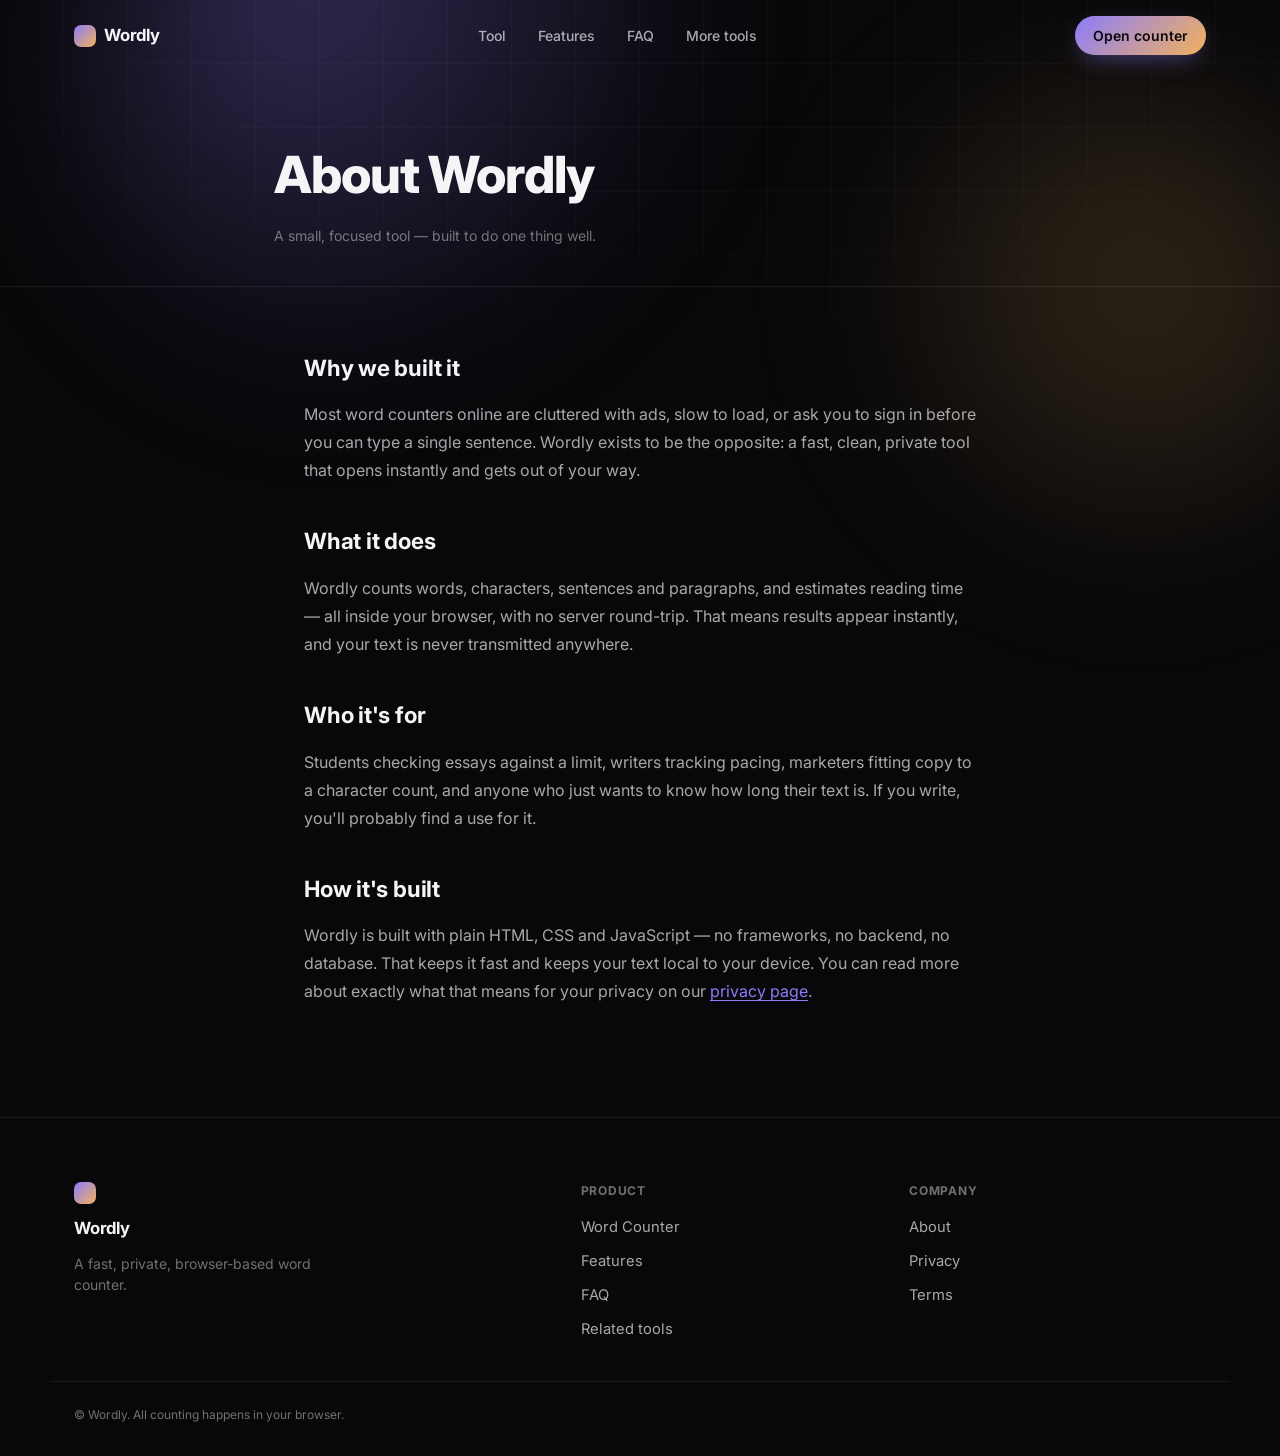
==== about.html @ 93889fdd "Add files via upload" ====
<!DOCTYPE html>
<html lang="en">
<head>
<meta charset="UTF-8">
<meta name="viewport" content="width=device-width, initial-scale=1.0">
<title>About Wordly — Free Word Counter</title>
<meta name="description" content="Wordly is a free, browser-based word counter built to be fast, private, and simple. Learn about the tool and how it works.">
<link rel="canonical" href="https://www.wordcounter-example.com/about.html">
<meta name="robots" content="index, follow">
<link rel="icon" type="image/svg+xml" href="favicon.svg">
<link rel="preconnect" href="https://fonts.googleapis.com">
<link rel="preconnect" href="https://fonts.gstatic.com" crossorigin>
<link href="https://fonts.googleapis.com/css2?family=Inter:wght@400;500;600;700;800;900&display=swap" rel="stylesheet">
<link rel="stylesheet" href="style.css">
</head>
<body>

<div class="atmosphere" aria-hidden="true">
  <div class="atmosphere__glow atmosphere__glow--one"></div>
  <div class="atmosphere__glow atmosphere__glow--two"></div>
  <div class="atmosphere__grid"></div>
</div>

<header class="nav" id="siteNav">
  <div class="nav__inner">
    <a href="index.html" class="nav__brand" aria-label="Wordly home">
      <span class="nav__brand-mark" aria-hidden="true"></span>
      <span class="nav__brand-name">Wordly</span>
    </a>
    <nav class="nav__links" aria-label="Primary">
      <a href="index.html#tool">Tool</a>
      <a href="index.html#features">Features</a>
      <a href="index.html#faq">FAQ</a>
      <a href="index.html#related-tools">More tools</a>
    </nav>
    <div class="nav__actions">
      <a href="index.html#tool" class="btn btn--primary btn--small">Open counter</a>
      <button class="nav__menu-toggle" id="menuToggle" aria-expanded="false" aria-controls="mobileMenu" aria-label="Open menu">
        <span></span><span></span><span></span>
      </button>
    </div>
  </div>
  <div class="mobile-menu" id="mobileMenu">
    <a href="index.html#tool">Tool</a>
    <a href="index.html#features">Features</a>
    <a href="index.html#faq">FAQ</a>
    <a href="index.html#related-tools">More tools</a>
    <a href="index.html#tool" class="btn btn--primary btn--small">Open counter</a>
  </div>
</header>

<main>
  <section class="page-hero">
    <div class="page-hero__inner">
      <h1 class="page-hero__title">About Wordly</h1>
      <p class="page-hero__meta">A small, focused tool — built to do one thing well.</p>
    </div>
  </section>

  <article class="prose">
    <h2>Why we built it</h2>
    <p>Most word counters online are cluttered with ads, slow to load, or ask you to sign in before you can type a single sentence. Wordly exists to be the opposite: a fast, clean, private tool that opens instantly and gets out of your way.</p>

    <h2>What it does</h2>
    <p>Wordly counts words, characters, sentences and paragraphs, and estimates reading time — all inside your browser, with no server round-trip. That means results appear instantly, and your text is never transmitted anywhere.</p>

    <h2>Who it's for</h2>
    <p>Students checking essays against a limit, writers tracking pacing, marketers fitting copy to a character count, and anyone who just wants to know how long their text is. If you write, you'll probably find a use for it.</p>

    <h2>How it's built</h2>
    <p>Wordly is built with plain HTML, CSS and JavaScript — no frameworks, no backend, no database. That keeps it fast and keeps your text local to your device. You can read more about exactly what that means for your privacy on our <a href="privacy.html">privacy page</a>.</p>
  </article>
</main>

<footer class="footer">
  <div class="footer__inner">
    <div class="footer__brand">
      <span class="nav__brand-mark" aria-hidden="true"></span>
      <span class="nav__brand-name">Wordly</span>
      <p>A fast, private, browser-based word counter.</p>
    </div>
    <nav class="footer__col" aria-label="Product">
      <h3>Product</h3>
      <a href="index.html#tool">Word Counter</a>
      <a href="index.html#features">Features</a>
      <a href="index.html#faq">FAQ</a>
      <a href="index.html#related-tools">Related tools</a>
    </nav>
    <nav class="footer__col" aria-label="Company">
      <h3>Company</h3>
      <a href="about.html">About</a>
      <a href="privacy.html">Privacy</a>
      <a href="terms.html">Terms</a>
    </nav>
  </div>
  <div class="footer__bottom">
    <p>&copy; <span id="year"></span> Wordly. All counting happens in your browser.</p>
  </div>
</footer>

<script src="script.js" defer></script>
</body>
</html>
---- style.css ----
/* ==========================================================================
   Wordly — Word Counter
   Design tokens
   ========================================================================== */

:root {
  /* Surfaces */
  --bg: #08080a;
  --bg-elevated: #0e0e12;
  --surface: #131318;
  --surface-2: #191921;
  --surface-3: #1f1f29;
  --border: rgba(255, 255, 255, 0.08);
  --border-strong: rgba(255, 255, 255, 0.14);

  /* Text */
  --text-primary: #f5f5f7;
  --text-secondary: rgba(245, 245, 247, 0.68);
  --text-tertiary: rgba(245, 245, 247, 0.44);

  /* Brand — two-color system */
  --accent-primary: #8c7cfb;      /* violet */
  --accent-primary-dim: #6f5fd9;
  --accent-secondary: #f2b25c;    /* warm amber */
  --accent-secondary-dim: #d99a45;

  --accent-primary-rgb: 140, 124, 251;
  --accent-secondary-rgb: 242, 178, 92;

  /* Gradients */
  --gradient-brand: linear-gradient(135deg, var(--accent-primary) 0%, var(--accent-secondary) 100%);
  --gradient-text: linear-gradient(120deg, #ffffff 0%, #ffffff 40%, var(--accent-secondary) 100%);

  /* Spacing scale (4px base) */
  --space-1: 4px;
  --space-2: 8px;
  --space-3: 12px;
  --space-4: 16px;
  --space-5: 20px;
  --space-6: 24px;
  --space-8: 32px;
  --space-10: 40px;
  --space-12: 48px;
  --space-16: 64px;
  --space-20: 80px;
  --space-24: 96px;
  --space-32: 128px;

  /* Radii */
  --radius-sm: 8px;
  --radius-md: 12px;
  --radius-lg: 20px;
  --radius-xl: 28px;
  --radius-full: 999px;

  /* Shadows */
  --shadow-sm: 0 2px 8px rgba(0, 0, 0, 0.24);
  --shadow-md: 0 8px 30px rgba(0, 0, 0, 0.35);
  --shadow-lg: 0 20px 60px rgba(0, 0, 0, 0.45);
  --shadow-glow: 0 0 0 1px rgba(var(--accent-primary-rgb), 0.15), 0 20px 60px -10px rgba(var(--accent-primary-rgb), 0.25);

  /* Typography */
  --font-sans: "Inter", -apple-system, BlinkMacSystemFont, "Segoe UI", sans-serif;
  --fs-display: clamp(2.6rem, 5.4vw, 5rem);
  --fs-h2: clamp(1.9rem, 3.4vw, 2.75rem);
  --fs-h3: clamp(1.15rem, 1.6vw, 1.35rem);
  --fs-lead: clamp(1.05rem, 1.4vw, 1.25rem);
  --fs-body: 1rem;
  --fs-small: 0.875rem;
  --fs-micro: 0.75rem;

  /* Motion */
  --ease-out: cubic-bezier(0.16, 1, 0.3, 1);
  --ease-in-out: cubic-bezier(0.65, 0, 0.35, 1);
  --dur-fast: 150ms;
  --dur-base: 300ms;
  --dur-slow: 600ms;

  --container: 1180px;
}

/* ==========================================================================
   Reset
   ========================================================================== */

*, *::before, *::after { box-sizing: border-box; }
* { margin: 0; padding: 0; }

html {
  color-scheme: dark;
  scroll-behavior: smooth;
  -webkit-text-size-adjust: 100%;
}

body {
  background: var(--bg);
  color: var(--text-primary);
  font-family: var(--font-sans);
  font-size: var(--fs-body);
  line-height: 1.5;
  -webkit-font-smoothing: antialiased;
  -moz-osx-font-smoothing: grayscale;
  overflow-x: hidden;
  min-height: 100vh;
}

img, svg { display: block; max-width: 100%; }
a { color: inherit; text-decoration: none; }
button { font: inherit; color: inherit; background: none; border: none; cursor: pointer; }
textarea { font: inherit; color: inherit; }
ul, ol { list-style: none; }

.sr-only {
  position: absolute;
  width: 1px; height: 1px;
  padding: 0; margin: -1px;
  overflow: hidden;
  clip: rect(0, 0, 0, 0);
  white-space: nowrap;
  border: 0;
}

.skip-link {
  position: absolute;
  top: -100px;
  left: var(--space-4);
  z-index: 200;
  background: var(--accent-primary);
  color: #0a0a0d;
  padding: var(--space-3) var(--space-5);
  border-radius: var(--radius-sm);
  font-weight: 600;
  transition: top var(--dur-base) var(--ease-out);
}
.skip-link:focus { top: var(--space-4); }

:focus-visible {
  outline: 2px solid var(--accent-secondary);
  outline-offset: 3px;
  border-radius: var(--radius-sm);
}

@media (prefers-reduced-motion: reduce) {
  html { scroll-behavior: auto; }
  *, *::before, *::after {
    animation-duration: 0.001ms !important;
    animation-iteration-count: 1 !important;
    transition-duration: 0.001ms !important;
    scroll-behavior: auto !important;
  }
}

/* ==========================================================================
   Atmosphere / background
   ========================================================================== */

.atmosphere {
  position: fixed;
  inset: 0;
  z-index: 0;
  pointer-events: none;
  overflow: hidden;
}

.atmosphere__glow {
  position: absolute;
  border-radius: 50%;
  filter: blur(90px);
  opacity: 0.35;
  will-change: transform;
}

.atmosphere__glow--one {
  width: 620px;
  height: 620px;
  top: -220px;
  left: 8%;
  background: radial-gradient(circle at 30% 30%, var(--accent-primary), transparent 70%);
  animation: drift-one 26s var(--ease-in-out) infinite;
}

.atmosphere__glow--two {
  width: 520px;
  height: 520px;
  top: 8%;
  right: -6%;
  background: radial-gradient(circle at 60% 40%, var(--accent-secondary), transparent 70%);
  opacity: 0.22;
  animation: drift-two 32s var(--ease-in-out) infinite;
}

@keyframes drift-one {
  0%, 100% { transform: translate(0, 0) scale(1); }
  50% { transform: translate(40px, 60px) scale(1.08); }
}
@keyframes drift-two {
  0%, 100% { transform: translate(0, 0) scale(1); }
  50% { transform: translate(-50px, 40px) scale(1.05); }
}

.atmosphere__grid {
  position: absolute;
  inset: -1px;
  background-image:
    linear-gradient(to right, rgba(255,255,255,0.028) 1px, transparent 1px),
    linear-gradient(to bottom, rgba(255,255,255,0.028) 1px, transparent 1px);
  background-size: 64px 64px;
  mask-image: radial-gradient(ellipse 80% 50% at 50% 0%, black 40%, transparent 90%);
}

@media (prefers-reduced-motion: reduce) {
  .atmosphere__glow--one, .atmosphere__glow--two { animation: none; }
}

/* ==========================================================================
   Layout helpers
   ========================================================================== */

main, header, footer { position: relative; z-index: 1; }

.section__inner,
.hero__inner,
.tool-section__inner,
.nav__inner,
.footer__inner,
.final-cta__inner {
  max-width: var(--container);
  margin: 0 auto;
  padding-left: var(--space-6);
  padding-right: var(--space-6);
}

.section__inner--narrow { max-width: 820px; }

/* ==========================================================================
   Reveal-on-scroll
   ========================================================================== */

[data-reveal] {
  opacity: 0;
  transform: translateY(24px);
  transition: opacity 700ms var(--ease-out), transform 700ms var(--ease-out);
}
[data-reveal].is-visible {
  opacity: 1;
  transform: translateY(0);
}
[data-reveal-child] {
  opacity: 0;
  transform: translateY(16px);
  transition: opacity 650ms var(--ease-out), transform 650ms var(--ease-out);
}
.is-visible [data-reveal-child] { opacity: 1; transform: translateY(0); }
.is-visible [data-reveal-child]:nth-child(1) { transition-delay: 40ms; }
.is-visible [data-reveal-child]:nth-child(2) { transition-delay: 120ms; }
.is-visible [data-reveal-child]:nth-child(3) { transition-delay: 200ms; }
.is-visible [data-reveal-child]:nth-child(4) { transition-delay: 280ms; }
.is-visible [data-reveal-child]:nth-child(5) { transition-delay: 360ms; }

@media (prefers-reduced-motion: reduce) {
  [data-reveal], [data-reveal-child] { opacity: 1; transform: none; transition: none; }
}

/* ==========================================================================
   Buttons
   ========================================================================== */

.btn {
  display: inline-flex;
  align-items: center;
  justify-content: center;
  gap: var(--space-2);
  border-radius: var(--radius-full);
  font-weight: 600;
  white-space: nowrap;
  transition: transform var(--dur-fast) var(--ease-out), box-shadow var(--dur-base) var(--ease-out), background var(--dur-base) var(--ease-out), border-color var(--dur-base) var(--ease-out);
}
.btn:active { transform: scale(0.97); }

.btn--primary {
  background: var(--gradient-brand);
  color: #0a0a0d;
  box-shadow: 0 8px 24px -8px rgba(var(--accent-primary-rgb), 0.55);
}
.btn--primary:hover {
  box-shadow: 0 12px 32px -8px rgba(var(--accent-primary-rgb), 0.7);
  transform: translateY(-1px);
}

.btn--ghost {
  background: transparent;
  color: var(--text-primary);
  border: 1px solid var(--border-strong);
}
.btn--ghost:hover {
  border-color: rgba(var(--accent-primary-rgb), 0.5);
  background: rgba(var(--accent-primary-rgb), 0.06);
}

.btn--large { padding: 15px 26px; font-size: 1rem; }
.btn--small { padding: 9px 18px; font-size: var(--fs-small); }

/* ==========================================================================
   Navigation
   ========================================================================== */

.nav {
  position: sticky;
  top: 0;
  z-index: 100;
  padding: var(--space-4) 0;
  transition: background var(--dur-base) var(--ease-out), border-color var(--dur-base) var(--ease-out), backdrop-filter var(--dur-base) var(--ease-out);
  border-bottom: 1px solid transparent;
}

.nav.is-scrolled {
  background: rgba(8, 8, 10, 0.72);
  backdrop-filter: blur(16px) saturate(140%);
  -webkit-backdrop-filter: blur(16px) saturate(140%);
  border-bottom-color: var(--border);
}

.nav__inner {
  display: flex;
  align-items: center;
  justify-content: space-between;
  gap: var(--space-6);
}

.nav__brand {
  display: flex;
  align-items: center;
  gap: var(--space-2);
  font-weight: 700;
  font-size: 1.05rem;
  letter-spacing: -0.01em;
}

.nav__brand-mark {
  width: 22px;
  height: 22px;
  border-radius: 7px;
  background: var(--gradient-brand);
  flex-shrink: 0;
}

.nav__brand-name {
  font-weight: 700;
  font-size: 1.05rem;
  letter-spacing: -0.01em;
}

.nav__links {
  display: flex;
  align-items: center;
  gap: var(--space-8);
}
.nav__links a {
  font-size: var(--fs-small);
  font-weight: 500;
  color: var(--text-secondary);
  transition: color var(--dur-fast) var(--ease-out);
  position: relative;
}
.nav__links a:hover { color: var(--text-primary); }

.nav__actions { display: flex; align-items: center; gap: var(--space-3); }

.nav__menu-toggle {
  display: none;
  flex-direction: column;
  justify-content: center;
  gap: 5px;
  width: 36px;
  height: 36px;
}
.nav__menu-toggle span {
  display: block;
  width: 18px;
  height: 1.6px;
  background: var(--text-primary);
  margin: 0 auto;
  transition: transform var(--dur-base) var(--ease-out), opacity var(--dur-base) var(--ease-out);
}
.nav__menu-toggle[aria-expanded="true"] span:nth-child(1) { transform: translateY(6.6px) rotate(45deg); }
.nav__menu-toggle[aria-expanded="true"] span:nth-child(2) { opacity: 0; }
.nav__menu-toggle[aria-expanded="true"] span:nth-child(3) { transform: translateY(-6.6px) rotate(-45deg); }

.mobile-menu {
  display: none;
  flex-direction: column;
  gap: var(--space-1);
  padding: var(--space-4) var(--space-6) 0;
  max-height: 0;
  overflow: hidden;
  transition: max-height var(--dur-base) var(--ease-out);
}
.mobile-menu.is-open { max-height: 320px; padding-bottom: var(--space-4); }
.mobile-menu a {
  padding: var(--space-3) var(--space-2);
  font-size: 0.95rem;
  color: var(--text-secondary);
  border-bottom: 1px solid var(--border);
}
.mobile-menu .btn { margin-top: var(--space-3); align-self: flex-start; }

@media (max-width: 860px) {
  .nav__links { display: none; }
  .nav__actions .btn--small { display: none; }
  .nav__menu-toggle { display: flex; }
  .mobile-menu { display: flex; }
}

/* ==========================================================================
   Hero
   ========================================================================== */

.hero {
  padding: var(--space-16) 0 var(--space-12);
}

.hero__inner { display: flex; justify-content: center; }

.hero__copy {
  max-width: 780px;
  text-align: center;
  display: flex;
  flex-direction: column;
  align-items: center;
}

.eyebrow {
  display: inline-flex;
  align-items: center;
  gap: var(--space-2);
  padding: 7px 16px;
  border-radius: var(--radius-full);
  background: var(--surface);
  border: 1px solid var(--border-strong);
  font-size: var(--fs-micro);
  font-weight: 600;
  letter-spacing: 0.02em;
  color: var(--text-secondary);
  margin-bottom: var(--space-6);
}
.eyebrow__dot {
  width: 6px; height: 6px;
  border-radius: 50%;
  background: var(--accent-secondary);
  box-shadow: 0 0 10px 2px rgba(var(--accent-secondary-rgb), 0.6);
}

.hero__title {
  font-size: var(--fs-display);
  font-weight: 800;
  letter-spacing: -0.03em;
  line-height: 1.05;
  margin-bottom: var(--space-6);
}
.hero__title-accent {
  background: var(--gradient-text);
  -webkit-background-clip: text;
  background-clip: text;
  color: transparent;
}

.hero__subtitle {
  font-size: var(--fs-lead);
  color: var(--text-secondary);
  max-width: 620px;
  margin-bottom: var(--space-8);
  line-height: 1.55;
}

.hero__cta-row {
  display: flex;
  align-items: center;
  gap: var(--space-4);
  margin-bottom: var(--space-8);
  flex-wrap: wrap;
  justify-content: center;
}

.hero__facts {
  display: flex;
  gap: var(--space-6);
  flex-wrap: wrap;
  justify-content: center;
}
.hero__facts li {
  font-size: var(--fs-small);
  color: var(--text-tertiary);
  display: flex;
  align-items: center;
  gap: var(--space-2);
}
.hero__facts li::before {
  content: "";
  width: 5px; height: 5px;
  border-radius: 50%;
  background: var(--accent-primary);
}

/* ==========================================================================
   Tool card
   ========================================================================== */

.tool-section { padding-bottom: var(--space-16); }

.tool-card {
  background: linear-gradient(180deg, var(--surface) 0%, var(--surface-2) 100%);
  border: 1px solid var(--border-strong);
  border-radius: var(--radius-xl);
  box-shadow: var(--shadow-lg);
  padding: var(--space-5);
  position: relative;
  max-width: 920px;
  margin: 0 auto;
}

.tool-card__toolbar {
  display: flex;
  align-items: center;
  justify-content: space-between;
  flex-wrap: wrap;
  gap: var(--space-3);
  padding: var(--space-2) var(--space-2) var(--space-4);
}

.tool-card__toolbar-left {
  display: flex;
  align-items: center;
  gap: var(--space-2);
}
.tool-card__dot {
  width: 9px; height: 9px;
  border-radius: 50%;
  background: var(--gradient-brand);
}
.tool-card__label {
  font-size: var(--fs-small);
  font-weight: 600;
  color: var(--text-secondary);
}

.tool-card__toolbar-actions {
  display: flex;
  gap: var(--space-2);
  flex-wrap: wrap;
}

.tool-btn {
  display: inline-flex;
  align-items: center;
  gap: 6px;
  padding: 8px 13px;
  border-radius: var(--radius-full);
  background: var(--surface-3);
  border: 1px solid var(--border);
  font-size: var(--fs-micro);
  font-weight: 600;
  color: var(--text-secondary);
  transition: all var(--dur-fast) var(--ease-out);
}
.tool-btn:hover {
  color: var(--text-primary);
  border-color: rgba(var(--accent-primary-rgb), 0.45);
  background: rgba(var(--accent-primary-rgb), 0.1);
  transform: translateY(-1px);
}
.tool-btn:active { transform: translateY(0) scale(0.96); }
.tool-btn--danger:hover {
  color: #ffb4a8;
  border-color: rgba(255, 120, 100, 0.4);
  background: rgba(255, 120, 100, 0.08);
}
.tool-btn.is-confirmed {
  color: var(--accent-secondary);
  border-color: rgba(var(--accent-secondary-rgb), 0.5);
}

.tool-card__editor-wrap {
  position: relative;
  border-radius: var(--radius-lg);
  overflow: hidden;
}

.tool-card__editor {
  width: 100%;
  min-height: 240px;
  resize: vertical;
  background: var(--bg-elevated);
  border: 1px solid var(--border);
  border-radius: var(--radius-lg);
  padding: var(--space-6);
  font-size: 1.05rem;
  line-height: 1.7;
  color: var(--text-primary);
  transition: border-color var(--dur-base) var(--ease-out), box-shadow var(--dur-base) var(--ease-out);
  position: relative;
  z-index: 1;
}
.tool-card__editor::placeholder { color: var(--text-tertiary); }
.tool-card__editor:focus {
  outline: none;
  border-color: rgba(var(--accent-primary-rgb), 0.55);
  box-shadow: 0 0 0 4px rgba(var(--accent-primary-rgb), 0.12);
}

.tool-card__editor-glow {
  position: absolute;
  inset: -2px;
  border-radius: calc(var(--radius-lg) + 2px);
  background: var(--gradient-brand);
  opacity: 0;
  z-index: 0;
  filter: blur(18px);
  transition: opacity var(--dur-base) var(--ease-out);
  pointer-events: none;
}
.tool-card__editor:focus ~ .tool-card__editor-glow { opacity: 0.16; }

.tool-card__stats {
  display: grid;
  grid-template-columns: repeat(6, 1fr);
  gap: var(--space-3);
  margin-top: var(--space-5);
}

.stat {
  background: var(--surface-3);
  border: 1px solid var(--border);
  border-radius: var(--radius-md);
  padding: var(--space-4) var(--space-3);
  display: flex;
  flex-direction: column;
  gap: 4px;
  transition: border-color var(--dur-base) var(--ease-out), transform var(--dur-base) var(--ease-out);
}
.stat:hover { border-color: var(--border-strong); transform: translateY(-2px); }

.stat__value {
  font-size: clamp(1.3rem, 2.4vw, 1.8rem);
  font-weight: 800;
  letter-spacing: -0.02em;
  font-variant-numeric: tabular-nums;
  background: var(--gradient-text);
  -webkit-background-clip: text;
  background-clip: text;
  color: transparent;
}
.stat__unit { font-size: 0.55em; margin-left: 2px; color: var(--text-secondary); -webkit-text-fill-color: var(--text-secondary); }
.stat__label {
  font-size: var(--fs-micro);
  color: var(--text-tertiary);
  font-weight: 600;
  letter-spacing: 0.01em;
}

@media (max-width: 920px) {
  .tool-card__stats { grid-template-columns: repeat(3, 1fr); }
}
@media (max-width: 520px) {
  .tool-card__stats { grid-template-columns: repeat(2, 1fr); }
  .tool-card { padding: var(--space-4); border-radius: var(--radius-lg); }
  .tool-card__editor { padding: var(--space-4); min-height: 200px; }
}

/* Trust strip */
.trust-strip {
  display: flex;
  flex-wrap: wrap;
  justify-content: center;
  gap: var(--space-3) var(--space-8);
  margin-top: var(--space-10);
}
.trust-strip li {
  display: flex;
  align-items: center;
  gap: var(--space-2);
  font-size: var(--fs-small);
  color: var(--text-tertiary);
  font-weight: 500;
}
.trust-strip svg { color: var(--accent-primary); flex-shrink: 0; }

/* ==========================================================================
   Ad slot
   ========================================================================== */

.ad-slot {
  max-width: var(--container);
  margin: var(--space-16) auto;
  padding: var(--space-6);
  border: 1px dashed var(--border-strong);
  border-radius: var(--radius-md);
  min-height: 100px;
  display: flex;
  align-items: center;
  justify-content: center;
  background: rgba(255, 255, 255, 0.015);
}
.ad-slot__label {
  font-size: var(--fs-micro);
  color: var(--text-tertiary);
  letter-spacing: 0.08em;
  text-transform: uppercase;
}
@media (max-width: 700px) {
  .ad-slot { margin: var(--space-12) var(--space-6); }
}

/* ==========================================================================
   Generic sections
   ========================================================================== */

.section { padding: var(--space-20) 0; }
.section--alt { background: linear-gradient(180deg, transparent, rgba(255,255,255,0.012) 12%, rgba(255,255,255,0.012) 88%, transparent); }

.section__head {
  max-width: 640px;
  margin: 0 auto var(--space-12);
  text-align: center;
}
.section__kicker {
  display: inline-block;
  font-size: var(--fs-micro);
  font-weight: 700;
  letter-spacing: 0.08em;
  text-transform: uppercase;
  color: var(--accent-secondary);
  margin-bottom: var(--space-3);
}
.section__title {
  font-size: var(--fs-h2);
  font-weight: 800;
  letter-spacing: -0.02em;
  line-height: 1.15;
  margin-bottom: var(--space-4);
}
.section__desc {
  color: var(--text-secondary);
  font-size: var(--fs-lead);
  line-height: 1.6;
}

/* Feature grid */
.feature-grid {
  display: grid;
  grid-template-columns: repeat(3, 1fr);
  gap: var(--space-5);
}
.feature-card {
  background: var(--surface);
  border: 1px solid var(--border);
  border-radius: var(--radius-lg);
  padding: var(--space-6);
  transition: border-color var(--dur-base) var(--ease-out), transform var(--dur-base) var(--ease-out), background var(--dur-base) var(--ease-out);
}
.feature-card:hover {
  border-color: var(--border-strong);
  transform: translateY(-3px);
  background: var(--surface-2);
}
.feature-card__icon {
  width: 40px; height: 40px;
  border-radius: var(--radius-sm);
  display: flex;
  align-items: center;
  justify-content: center;
  background: rgba(var(--accent-primary-rgb), 0.1);
  color: var(--i-color, var(--accent-primary));
  margin-bottom: var(--space-4);
}
.feature-card h3 { font-size: var(--fs-h3); font-weight: 700; margin-bottom: var(--space-2); letter-spacing: -0.01em; }
.feature-card p { color: var(--text-secondary); font-size: 0.95rem; line-height: 1.6; }

@media (max-width: 900px) { .feature-grid { grid-template-columns: repeat(2, 1fr); } }
@media (max-width: 600px) { .feature-grid { grid-template-columns: 1fr; } }

/* Steps */
.steps {
  display: grid;
  grid-template-columns: repeat(3, 1fr);
  gap: var(--space-8);
  counter-reset: step;
}
.step {
  padding-top: var(--space-6);
  border-top: 1px solid var(--border-strong);
}
.step__number {
  display: block;
  font-size: 0.8rem;
  font-weight: 700;
  color: var(--accent-primary);
  margin-bottom: var(--space-3);
  letter-spacing: 0.04em;
}
.step h3 { font-size: var(--fs-h3); font-weight: 700; margin-bottom: var(--space-2); letter-spacing: -0.01em; }
.step p { color: var(--text-secondary); font-size: 0.95rem; line-height: 1.6; }

@media (max-width: 780px) { .steps { grid-template-columns: 1fr; gap: var(--space-6); } }

/* Use cases */
.use-grid {
  display: grid;
  grid-template-columns: repeat(4, 1fr);
  gap: var(--space-4);
}
.use-card {
  padding: var(--space-6) var(--space-5);
  border-radius: var(--radius-lg);
  background: var(--surface);
  border: 1px solid var(--border);
  transition: border-color var(--dur-base) var(--ease-out), transform var(--dur-base) var(--ease-out);
}
.use-card:hover { transform: translateY(-3px); border-color: rgba(var(--accent-secondary-rgb), 0.4); }
.use-card h3 { font-size: 1.02rem; font-weight: 700; margin-bottom: var(--space-2); letter-spacing: -0.01em; }
.use-card p { font-size: 0.9rem; color: var(--text-secondary); line-height: 1.55; }

@media (max-width: 900px) { .use-grid { grid-template-columns: repeat(2, 1fr); } }
@media (max-width: 520px) { .use-grid { grid-template-columns: 1fr; } }

/* Learn / SEO content */
.learn-grid {
  display: grid;
  grid-template-columns: repeat(2, 1fr);
  gap: var(--space-6) var(--space-8);
}
.learn-card {
  padding-top: var(--space-5);
  border-top: 1px solid var(--border);
}
.learn-card h3 { font-size: 1.05rem; font-weight: 700; margin-bottom: var(--space-2); letter-spacing: -0.01em; }
.learn-card p { color: var(--text-secondary); font-size: 0.95rem; line-height: 1.65; }

@media (max-width: 780px) { .learn-grid { grid-template-columns: 1fr; } }

/* ==========================================================================
   FAQ
   ========================================================================== */

.faq-list { display: flex; flex-direction: column; gap: var(--space-3); }

.faq-item {
  border: 1px solid var(--border);
  border-radius: var(--radius-md);
  background: var(--surface);
  overflow: hidden;
  transition: border-color var(--dur-base) var(--ease-out);
}
.faq-item:has(.faq-item__trigger[aria-expanded="true"]) {
  border-color: rgba(var(--accent-primary-rgb), 0.4);
}

.faq-item__trigger {
  width: 100%;
  display: flex;
  align-items: center;
  justify-content: space-between;
  gap: var(--space-4);
  padding: var(--space-5) var(--space-5);
  text-align: left;
  font-size: 1rem;
  font-weight: 600;
}
.faq-item__icon {
  flex-shrink: 0;
  color: var(--accent-primary);
  transition: transform var(--dur-base) var(--ease-out);
}
.faq-item__trigger[aria-expanded="true"] .faq-item__icon { transform: rotate(45deg); }

.faq-item__panel {
  display: grid;
  grid-template-rows: 0fr;
  transition: grid-template-rows var(--dur-base) var(--ease-out);
}
.faq-item__panel > p {
  overflow: hidden;
  padding: 0 var(--space-5);
  color: var(--text-secondary);
  font-size: 0.95rem;
  line-height: 1.65;
}
.faq-item__trigger[aria-expanded="true"] + .faq-item__panel {
  grid-template-rows: 1fr;
}
.faq-item__trigger[aria-expanded="true"] + .faq-item__panel > p {
  padding-bottom: var(--space-5);
}
.faq-item__panel { overflow: hidden; }

/* ==========================================================================
   Related tools
   ========================================================================== */

.related-grid {
  display: grid;
  grid-template-columns: repeat(4, 1fr);
  gap: var(--space-4);
}
.related-card {
  padding: var(--space-6) var(--space-5);
  border-radius: var(--radius-lg);
  background: var(--surface);
  border: 1px solid var(--border);
  display: flex;
  flex-direction: column;
  align-items: flex-start;
  gap: var(--space-3);
  transition: all var(--dur-base) var(--ease-out);
}
.related-card:hover {
  transform: translateY(-3px);
  border-color: rgba(var(--accent-primary-rgb), 0.4);
  background: var(--surface-2);
}
.related-card__icon {
  width: 40px; height: 40px;
  border-radius: var(--radius-sm);
  display: flex;
  align-items: center;
  justify-content: center;
  background: rgba(var(--accent-secondary-rgb), 0.12);
  color: var(--accent-secondary);
  font-weight: 700;
  font-size: 1rem;
}
.related-card h3 { font-size: 1rem; font-weight: 700; letter-spacing: -0.01em; }
.related-card p { font-size: 0.88rem; color: var(--text-secondary); line-height: 1.5; }

@media (max-width: 900px) { .related-grid { grid-template-columns: repeat(2, 1fr); } }
@media (max-width: 520px) { .related-grid { grid-template-columns: 1fr; } }

/* ==========================================================================
   Final CTA
   ========================================================================== */

.final-cta { padding: var(--space-20) 0 var(--space-24); }
.final-cta__inner {
  max-width: 640px;
  text-align: center;
  margin: 0 auto;
  padding: var(--space-16) var(--space-8);
  border-radius: var(--radius-xl);
  background: radial-gradient(120% 140% at 50% 0%, rgba(var(--accent-primary-rgb), 0.14), transparent 60%), var(--surface);
  border: 1px solid var(--border-strong);
}
.final-cta__title {
  font-size: var(--fs-h2);
  font-weight: 800;
  letter-spacing: -0.02em;
  margin-bottom: var(--space-3);
}
.final-cta__desc {
  color: var(--text-secondary);
  font-size: var(--fs-lead);
  margin-bottom: var(--space-8);
}

/* ==========================================================================
   Footer
   ========================================================================== */

.footer { border-top: 1px solid var(--border); padding: var(--space-16) 0 var(--space-8); }
.footer__inner {
  display: grid;
  grid-template-columns: 1.6fr 1fr 1fr;
  gap: var(--space-8);
  padding-bottom: var(--space-10);
}
.footer__brand { display: flex; flex-direction: column; gap: var(--space-3); align-items: flex-start; }
.footer__brand p { color: var(--text-tertiary); font-size: var(--fs-small); max-width: 260px; line-height: 1.5; }
.footer__col { display: flex; flex-direction: column; gap: var(--space-3); }
.footer__col h3 { font-size: var(--fs-micro); text-transform: uppercase; letter-spacing: 0.06em; color: var(--text-tertiary); margin-bottom: var(--space-1); }
.footer__col a { font-size: 0.92rem; color: var(--text-secondary); transition: color var(--dur-fast) var(--ease-out); }
.footer__col a:hover { color: var(--text-primary); }

.footer__bottom {
  max-width: var(--container);
  margin: 0 auto;
  padding: var(--space-6) var(--space-6) 0;
  border-top: 1px solid var(--border);
}
.footer__bottom p { font-size: var(--fs-micro); color: var(--text-tertiary); }

@media (max-width: 700px) {
  .footer__inner { grid-template-columns: 1fr 1fr; }
  .footer__brand { grid-column: 1 / -1; }
}

/* ==========================================================================
   Responsive — hero & general
   ========================================================================== */

@media (max-width: 700px) {
  .hero { padding: var(--space-10) 0 var(--space-8); }
  .section { padding: var(--space-14) 0; }
  .final-cta__inner { padding: var(--space-10) var(--space-5); }
}

/* ==========================================================================
   Simple content pages (About / Privacy / Terms)
   ========================================================================== */

.page-hero {
  padding: var(--space-16) 0 var(--space-10);
  border-bottom: 1px solid var(--border);
}
.page-hero__inner {
  max-width: 780px;
  margin: 0 auto;
  padding: 0 var(--space-6);
}
.page-hero__title {
  font-size: clamp(2.1rem, 4vw, 3.2rem);
  font-weight: 800;
  letter-spacing: -0.02em;
  margin-bottom: var(--space-3);
}
.page-hero__meta {
  color: var(--text-tertiary);
  font-size: var(--fs-small);
}

.prose {
  max-width: 720px;
  margin: 0 auto;
  padding: var(--space-16) var(--space-6) var(--space-24);
}
.prose h2 {
  font-size: 1.4rem;
  font-weight: 700;
  letter-spacing: -0.01em;
  margin: var(--space-10) 0 var(--space-4);
}
.prose h2:first-child { margin-top: 0; }
.prose p {
  color: var(--text-secondary);
  font-size: 1rem;
  line-height: 1.75;
  margin-bottom: var(--space-4);
}
.prose ul {
  margin: 0 0 var(--space-4);
  padding-left: var(--space-5);
  list-style: disc;
  color: var(--text-secondary);
  line-height: 1.75;
}
.prose li { margin-bottom: var(--space-2); }
.prose a { color: var(--accent-primary); text-decoration: underline; text-underline-offset: 3px; }
.prose strong { color: var(--text-primary); }
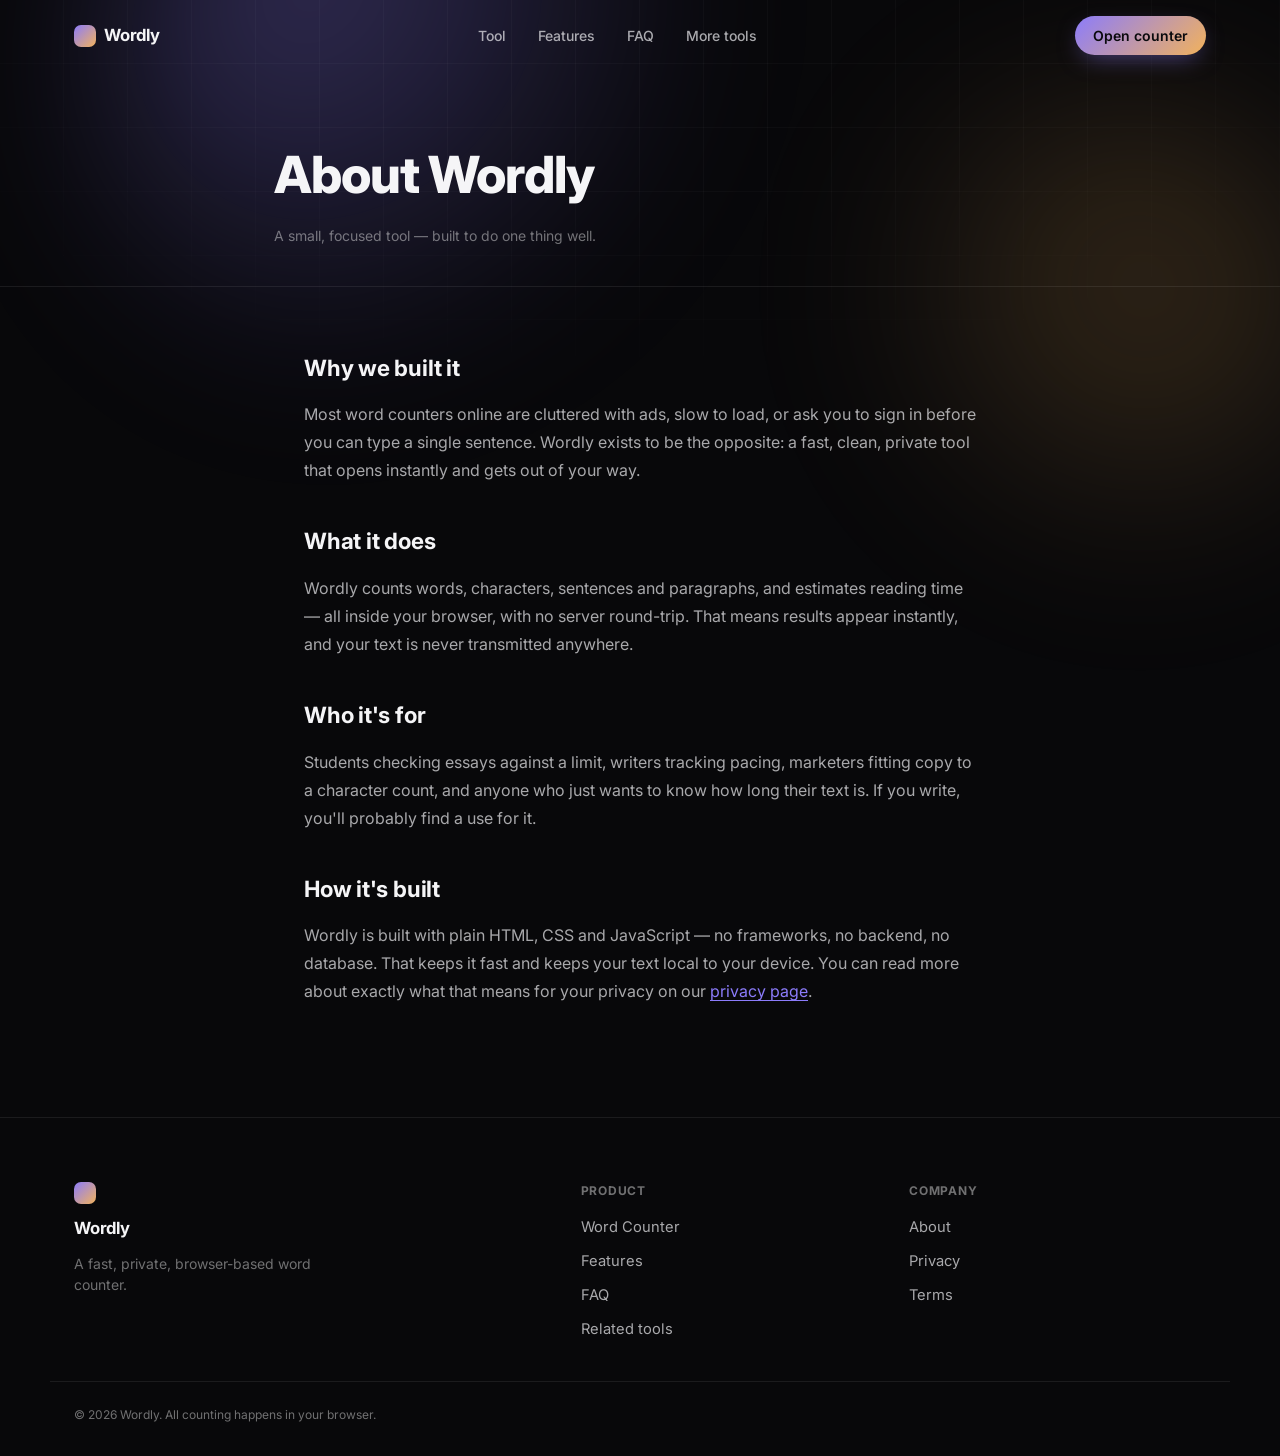
==== commit 1ecb7ca5: "Add files via upload" ====
--- a/about.html
+++ b/about.html
@@ -5,7 +5,7 @@
 <meta name="viewport" content="width=device-width, initial-scale=1.0">
 <title>About Wordly — Free Word Counter</title>
 <meta name="description" content="Wordly is a free, browser-based word counter built to be fast, private, and simple. Learn about the tool and how it works.">
-<link rel="canonical" href="https://www.wordcounter-example.com/about.html">
+<link rel="canonical" href="https://usewordly.netlify.app/about.html">
 <meta name="robots" content="index, follow">
 <link rel="icon" type="image/svg+xml" href="favicon.svg">
 <link rel="preconnect" href="https://fonts.googleapis.com">
--- a/style.css
+++ b/style.css
@@ -822,20 +822,20 @@
 @media (max-width: 900px) { .use-grid { grid-template-columns: repeat(2, 1fr); } }
 @media (max-width: 520px) { .use-grid { grid-template-columns: 1fr; } }
 
-/* Learn / SEO content */
+/* Learn / SEO content — single stacked column, paragraph by paragraph */
 .learn-grid {
-  display: grid;
-  grid-template-columns: repeat(2, 1fr);
-  gap: var(--space-6) var(--space-8);
+  display: flex;
+  flex-direction: column;
+  gap: var(--space-8);
+  max-width: 720px;
+  margin: 0 auto;
 }
 .learn-card {
-  padding-top: var(--space-5);
+  padding-top: var(--space-6);
   border-top: 1px solid var(--border);
 }
-.learn-card h3 { font-size: 1.05rem; font-weight: 700; margin-bottom: var(--space-2); letter-spacing: -0.01em; }
-.learn-card p { color: var(--text-secondary); font-size: 0.95rem; line-height: 1.65; }
-
-@media (max-width: 780px) { .learn-grid { grid-template-columns: 1fr; } }
+.learn-card h3 { font-size: 1.15rem; font-weight: 700; margin-bottom: var(--space-3); letter-spacing: -0.01em; }
+.learn-card p { color: var(--text-secondary); font-size: 1rem; line-height: 1.75; }
 
 /* ==========================================================================
    FAQ
@@ -884,13 +884,21 @@
   font-size: 0.95rem;
   line-height: 1.65;
 }
-.faq-item__trigger[aria-expanded="true"] + .faq-item__panel {
+.faq-item:has(.faq-item__trigger[aria-expanded="true"]) .faq-item__panel {
   grid-template-rows: 1fr;
 }
-.faq-item__trigger[aria-expanded="true"] + .faq-item__panel > p {
+.faq-item:has(.faq-item__trigger[aria-expanded="true"]) .faq-item__panel > p {
   padding-bottom: var(--space-5);
 }
 .faq-item__panel { overflow: hidden; }
+
+/* Fallback for browsers without :has() support: JS also toggles this class */
+.faq-item.is-open .faq-item__panel {
+  grid-template-rows: 1fr;
+}
+.faq-item.is-open .faq-item__panel > p {
+  padding-bottom: var(--space-5);
+}
 
 /* ==========================================================================
    Related tools
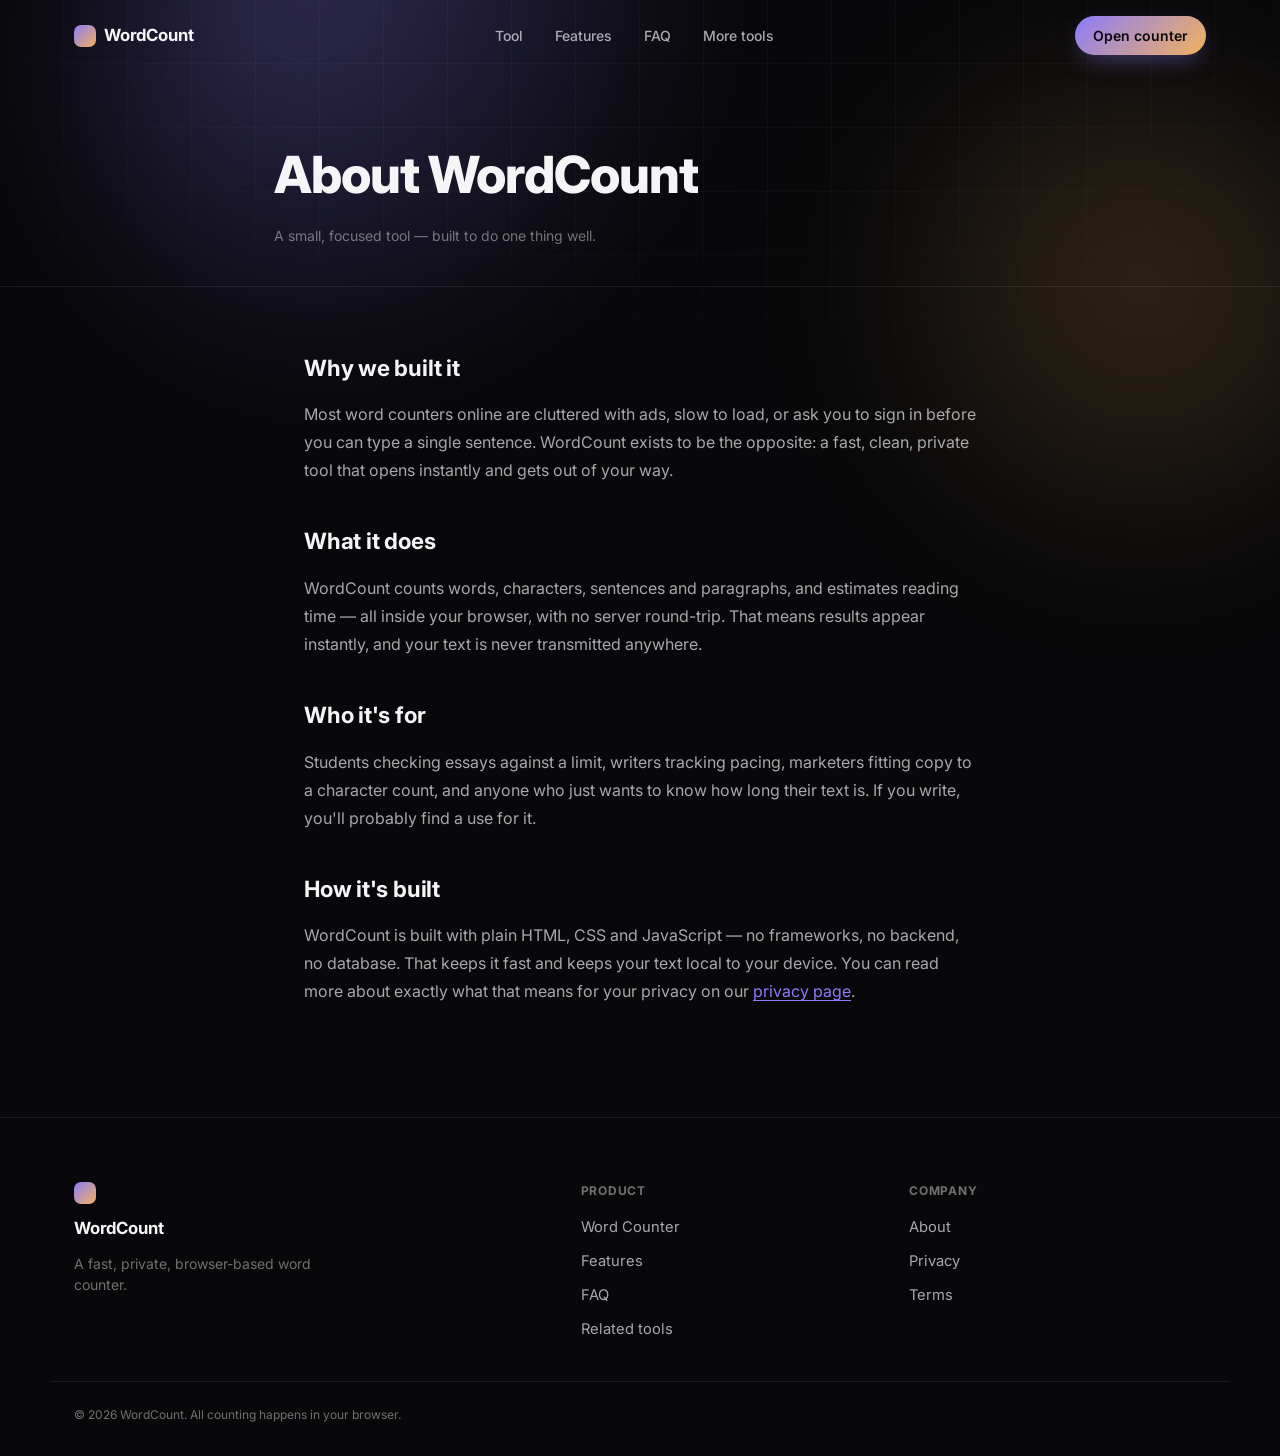
==== commit 71c07ed2: "Add files via upload" ====
--- a/about.html
+++ b/about.html
@@ -3,9 +3,9 @@
 <head>
 <meta charset="UTF-8">
 <meta name="viewport" content="width=device-width, initial-scale=1.0">
-<title>About Wordly — Free Word Counter</title>
-<meta name="description" content="Wordly is a free, browser-based word counter built to be fast, private, and simple. Learn about the tool and how it works.">
-<link rel="canonical" href="https://usewordly.netlify.app/about.html">
+<title>About WordCount — Free Online Word Counter</title>
+<meta name="description" content="WordCount is a free, browser-based word counter built to be fast, private, and simple. Learn about the tool and how it works.">
+<link rel="canonical" href="https://usewordcount.netlify.app/about.html">
 <meta name="robots" content="index, follow">
 <link rel="icon" type="image/svg+xml" href="favicon.svg">
 <link rel="preconnect" href="https://fonts.googleapis.com">
@@ -23,9 +23,9 @@
 
 <header class="nav" id="siteNav">
   <div class="nav__inner">
-    <a href="index.html" class="nav__brand" aria-label="Wordly home">
+    <a href="index.html" class="nav__brand" aria-label="WordCount home">
       <span class="nav__brand-mark" aria-hidden="true"></span>
-      <span class="nav__brand-name">Wordly</span>
+      <span class="nav__brand-name">WordCount</span>
     </a>
     <nav class="nav__links" aria-label="Primary">
       <a href="index.html#tool">Tool</a>
@@ -52,23 +52,23 @@
 <main>
   <section class="page-hero">
     <div class="page-hero__inner">
-      <h1 class="page-hero__title">About Wordly</h1>
+      <h1 class="page-hero__title">About WordCount</h1>
       <p class="page-hero__meta">A small, focused tool — built to do one thing well.</p>
     </div>
   </section>
 
   <article class="prose">
     <h2>Why we built it</h2>
-    <p>Most word counters online are cluttered with ads, slow to load, or ask you to sign in before you can type a single sentence. Wordly exists to be the opposite: a fast, clean, private tool that opens instantly and gets out of your way.</p>
+    <p>Most word counters online are cluttered with ads, slow to load, or ask you to sign in before you can type a single sentence. WordCount exists to be the opposite: a fast, clean, private tool that opens instantly and gets out of your way.</p>
 
     <h2>What it does</h2>
-    <p>Wordly counts words, characters, sentences and paragraphs, and estimates reading time — all inside your browser, with no server round-trip. That means results appear instantly, and your text is never transmitted anywhere.</p>
+    <p>WordCount counts words, characters, sentences and paragraphs, and estimates reading time — all inside your browser, with no server round-trip. That means results appear instantly, and your text is never transmitted anywhere.</p>
 
     <h2>Who it's for</h2>
     <p>Students checking essays against a limit, writers tracking pacing, marketers fitting copy to a character count, and anyone who just wants to know how long their text is. If you write, you'll probably find a use for it.</p>
 
     <h2>How it's built</h2>
-    <p>Wordly is built with plain HTML, CSS and JavaScript — no frameworks, no backend, no database. That keeps it fast and keeps your text local to your device. You can read more about exactly what that means for your privacy on our <a href="privacy.html">privacy page</a>.</p>
+    <p>WordCount is built with plain HTML, CSS and JavaScript — no frameworks, no backend, no database. That keeps it fast and keeps your text local to your device. You can read more about exactly what that means for your privacy on our <a href="privacy.html">privacy page</a>.</p>
   </article>
 </main>
 
@@ -76,7 +76,7 @@
   <div class="footer__inner">
     <div class="footer__brand">
       <span class="nav__brand-mark" aria-hidden="true"></span>
-      <span class="nav__brand-name">Wordly</span>
+      <span class="nav__brand-name">WordCount</span>
       <p>A fast, private, browser-based word counter.</p>
     </div>
     <nav class="footer__col" aria-label="Product">
@@ -94,7 +94,7 @@
     </nav>
   </div>
   <div class="footer__bottom">
-    <p>&copy; <span id="year"></span> Wordly. All counting happens in your browser.</p>
+    <p>&copy; <span id="year"></span> WordCount. All counting happens in your browser.</p>
   </div>
 </footer>
 
--- a/style.css
+++ b/style.css
@@ -1,5 +1,5 @@
 /* ==========================================================================
-   Wordly — Word Counter
+   WordCount — Word Counter
    Design tokens
    ========================================================================== */
 
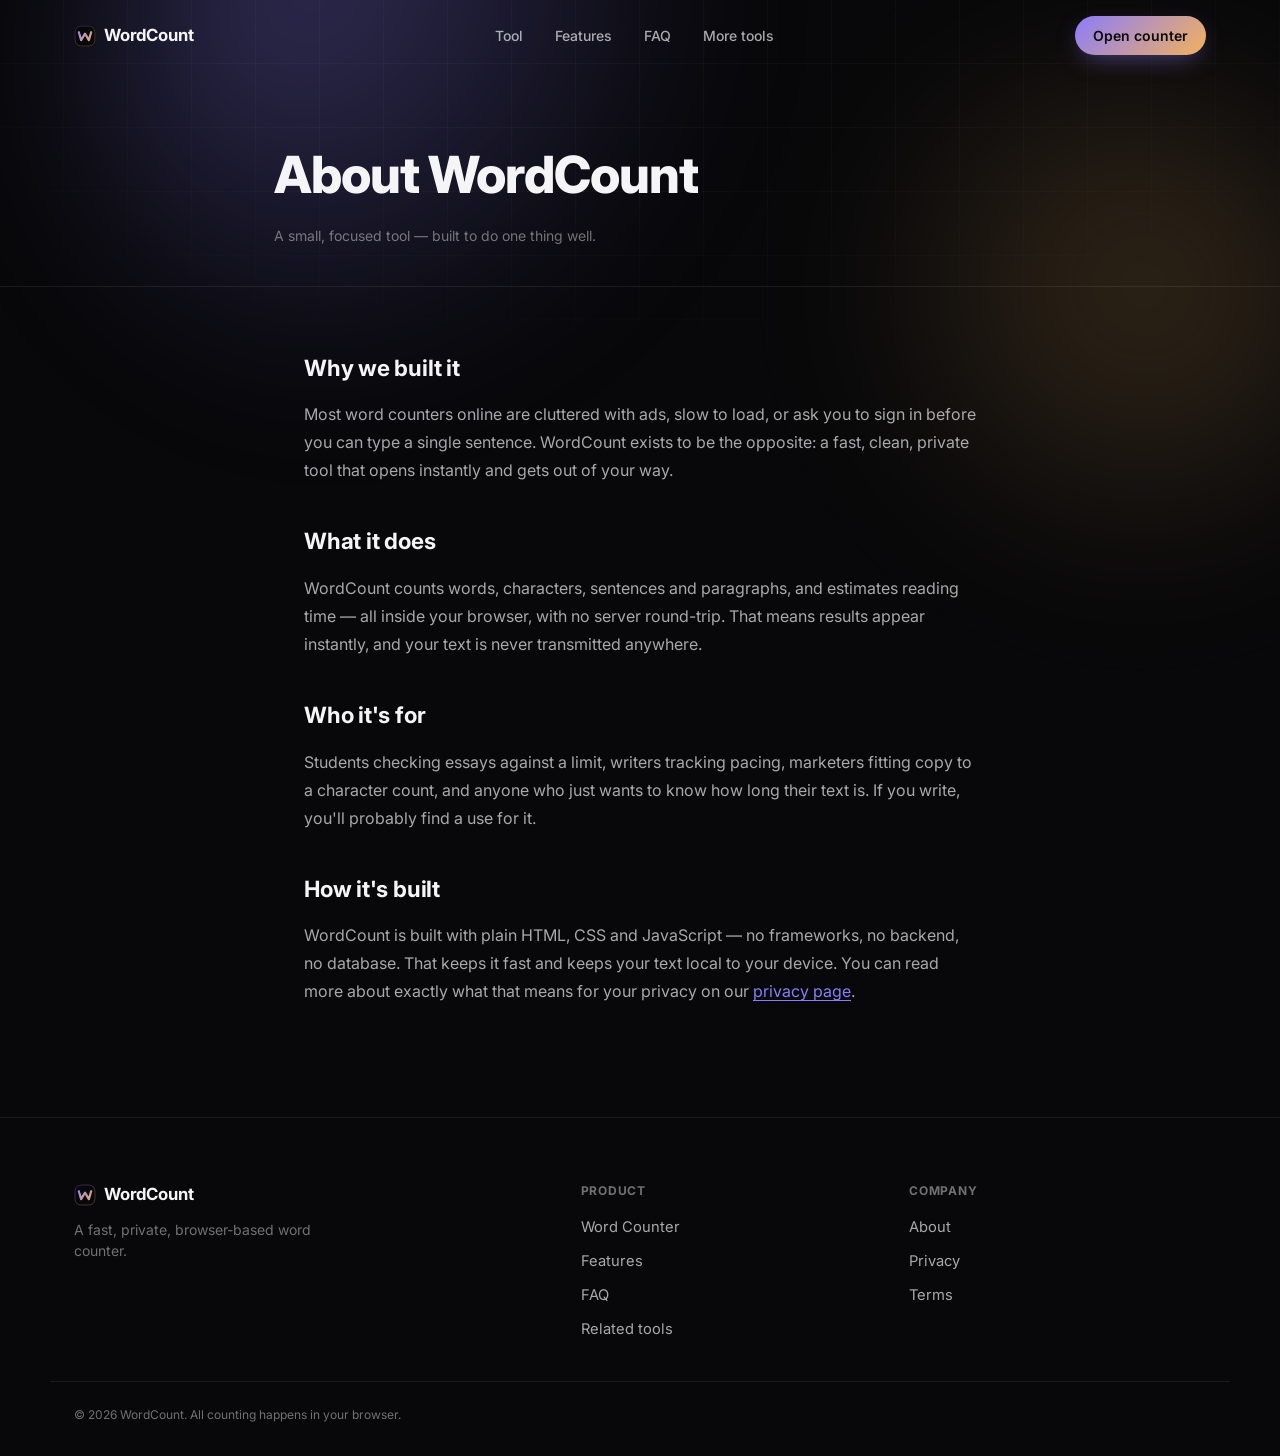
==== commit cac9ccf3: "Add files via upload" ====
--- a/about.html
+++ b/about.html
@@ -5,15 +5,32 @@
 <meta name="viewport" content="width=device-width, initial-scale=1.0">
 <title>About WordCount — Free Online Word Counter</title>
 <meta name="description" content="WordCount is a free, browser-based word counter built to be fast, private, and simple. Learn about the tool and how it works.">
-<link rel="canonical" href="https://usewordcount.netlify.app/about.html">
+<link rel="canonical" href="https://usewordcount.vercel.app/about.html">
 <meta name="robots" content="index, follow">
 <link rel="icon" type="image/svg+xml" href="favicon.svg">
+<link rel="icon" type="image/png" sizes="32x32" href="favicon-32.png">
+<link rel="icon" type="image/png" sizes="16x16" href="favicon-16.png">
+<link rel="apple-touch-icon" sizes="180x180" href="apple-touch-icon.png">
 <link rel="preconnect" href="https://fonts.googleapis.com">
 <link rel="preconnect" href="https://fonts.gstatic.com" crossorigin>
 <link href="https://fonts.googleapis.com/css2?family=Inter:wght@400;500;600;700;800;900&display=swap" rel="stylesheet">
 <link rel="stylesheet" href="style.css">
 </head>
 <body>
+
+<svg aria-hidden="true" style="position:absolute;width:0;height:0;overflow:hidden" focusable="false">
+  <defs>
+    <linearGradient id="brandGradient" x1="4" y1="4" x2="28" y2="28" gradientUnits="userSpaceOnUse">
+      <stop offset="0" stop-color="#8c7cfb"/>
+      <stop offset="1" stop-color="#f2b25c"/>
+    </linearGradient>
+    <symbol id="logo-mark" viewBox="0 0 32 32">
+      <rect width="32" height="32" rx="9" fill="#08080a"/>
+      <rect x="1.5" y="1.5" width="29" height="29" rx="8.5" fill="none" stroke="url(#brandGradient)" stroke-opacity="0.4"/>
+      <path d="M7 10.5 L10.4 22 L16 12.5 L21.6 22 L25 10.5" fill="none" stroke="url(#brandGradient)" stroke-width="3.2" stroke-linecap="round" stroke-linejoin="round"/>
+    </symbol>
+  </defs>
+</svg>
 
 <div class="atmosphere" aria-hidden="true">
   <div class="atmosphere__glow atmosphere__glow--one"></div>
@@ -24,7 +41,7 @@
 <header class="nav" id="siteNav">
   <div class="nav__inner">
     <a href="index.html" class="nav__brand" aria-label="WordCount home">
-      <span class="nav__brand-mark" aria-hidden="true"></span>
+      <svg class="nav__brand-mark" viewBox="0 0 32 32" aria-hidden="true"><use href="#logo-mark"></use></svg>
       <span class="nav__brand-name">WordCount</span>
     </a>
     <nav class="nav__links" aria-label="Primary">
@@ -75,8 +92,10 @@
 <footer class="footer">
   <div class="footer__inner">
     <div class="footer__brand">
-      <span class="nav__brand-mark" aria-hidden="true"></span>
-      <span class="nav__brand-name">WordCount</span>
+      <a href="index.html#top" class="footer__brand-row" aria-label="WordCount home">
+        <svg class="nav__brand-mark" viewBox="0 0 32 32" aria-hidden="true"><use href="#logo-mark"></use></svg>
+        <span class="nav__brand-name">WordCount</span>
+      </a>
       <p>A fast, private, browser-based word counter.</p>
     </div>
     <nav class="footer__col" aria-label="Product">
--- a/style.css
+++ b/style.css
@@ -340,8 +340,8 @@
   width: 22px;
   height: 22px;
   border-radius: 7px;
-  background: var(--gradient-brand);
   flex-shrink: 0;
+  display: block;
 }
 
 .nav__brand-name {
@@ -980,6 +980,7 @@
   padding-bottom: var(--space-10);
 }
 .footer__brand { display: flex; flex-direction: column; gap: var(--space-3); align-items: flex-start; }
+.footer__brand-row { display: inline-flex; align-items: center; gap: var(--space-2); }
 .footer__brand p { color: var(--text-tertiary); font-size: var(--fs-small); max-width: 260px; line-height: 1.5; }
 .footer__col { display: flex; flex-direction: column; gap: var(--space-3); }
 .footer__col h3 { font-size: var(--fs-micro); text-transform: uppercase; letter-spacing: 0.06em; color: var(--text-tertiary); margin-bottom: var(--space-1); }
